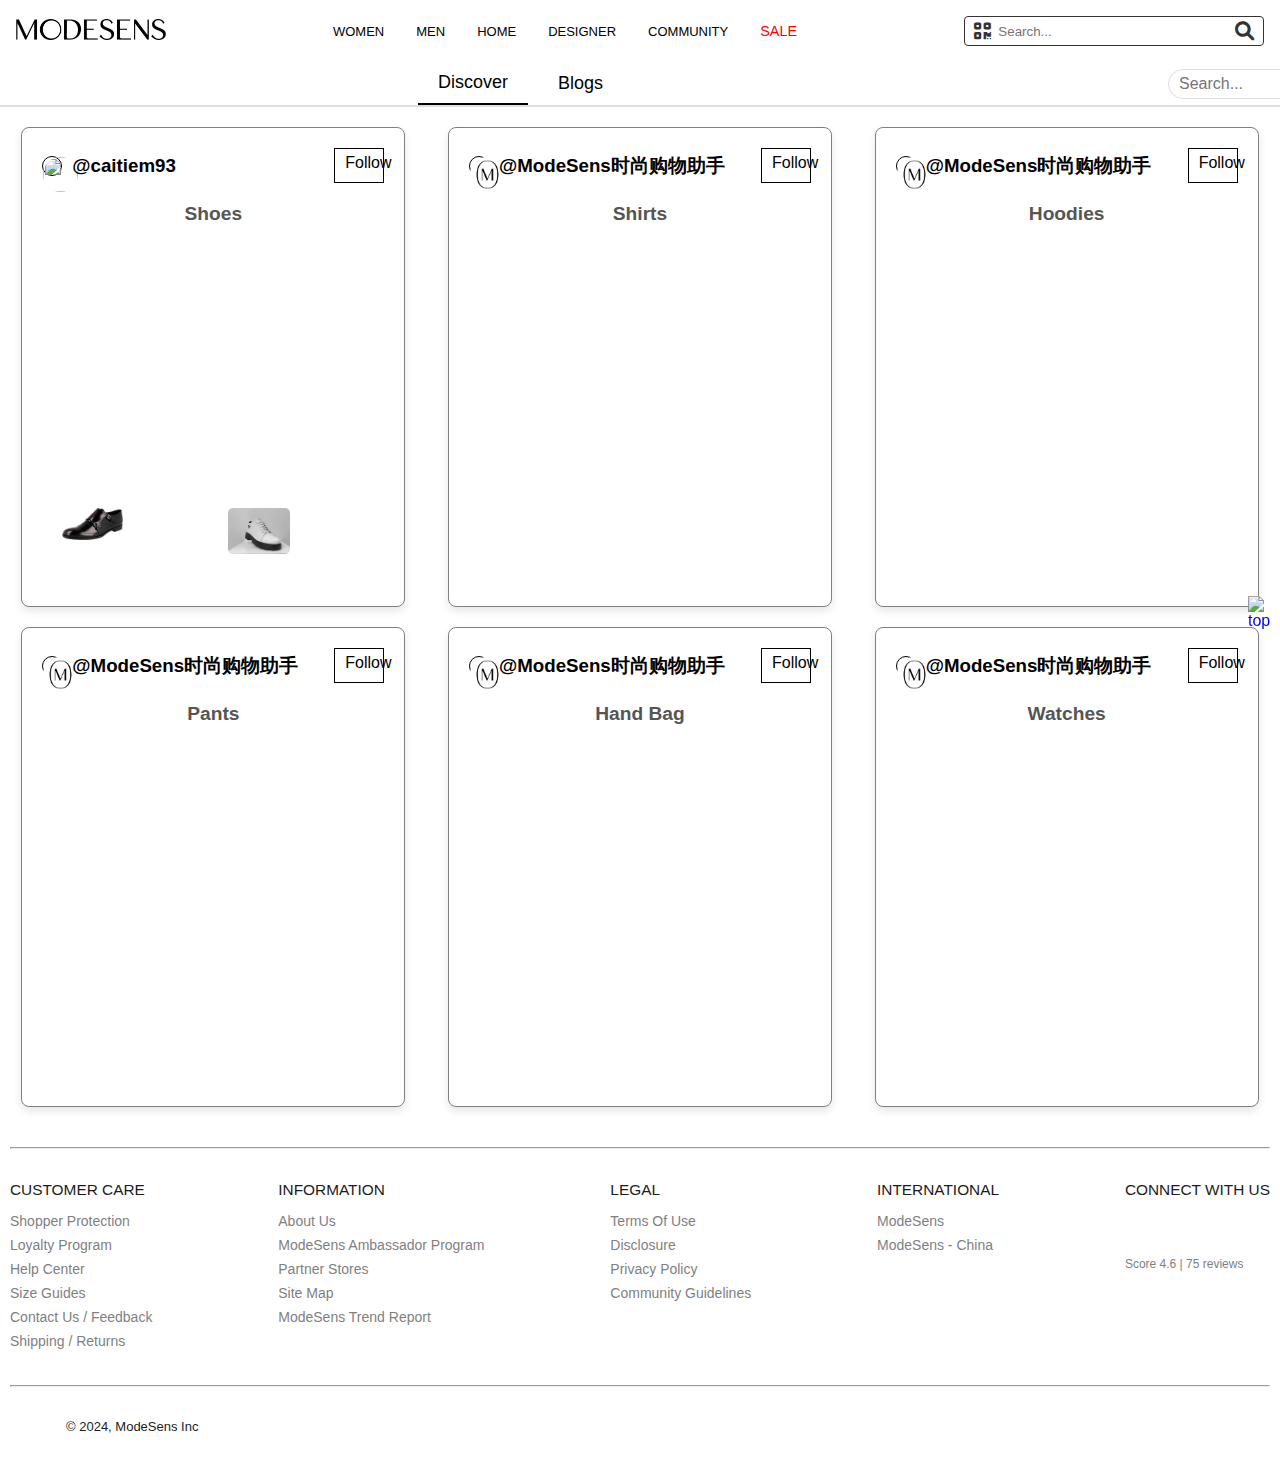
==== community.html @ 1740f2ff "Final Commit" ====
<!DOCTYPE html>
<html lang="en">

<head>
    <meta charset="UTF-8">
    <meta name="viewport" content="width=device-width, initial-scale=1.0">
    <title>Fashion News & Style Guide</title>
    <link rel="stylesheet" href="style1.css">
    <link rel="stylesheet" href="home.css">
    <link rel="stylesheet" href="nav/nav.css">
    <link rel="stylesheet" href="https://cdnjs.cloudflare.com/ajax/libs/font-awesome/6.0.0-beta3/css/all.min.css">
</head>

<body>
    <a href="community.html"><img src="/Blockchain-Beacons_009/resourse/20221013top.svg" alt="top" id="to-top"></a>
    <!-- nav -->
    <nav class="navbar">
        <div class="logo"><a href="index.html"><img src="[data-uri]" alt=""></a></div>
        <ul class="nav-links">
          <!-- Hover Dropdown for WOMEN -->
          <li class="dropdown">
            <a href="/Blockchain-Beacons_009/women.html">WOMEN</a>
            <div class="dropdown-content">
              <div class="column">
                <h4>ALL WOMEN</h4>
                <a href="#">Clothing</a>
                <a href="#">Activewear</a>
                <a href="#">Beachwear</a>
                <a href="#">Coats</a>
                <a href="#">Dresses</a>
                <a href="#">Hosiery</a>
                <a href="#">Jackets</a>
                <a href="#">Jeans</a>
                <a href="#">Jumpsuits</a>
                <a href="#">Knitwear</a>
                <a href="#">Lingerie</a>
                <a href="#">Loungewear</a>
                <a href="#">Pants</a>
                <a href="#">Skirts</a>
                <a href="#">Shorts</a>
                <a href="#">Tops</a>
              </div>
              <div class="column">
                <h4>SHOES</h4>
                <a href="#">Boots</a>
                <a href="#">Flats</a>
                <a href="#">Loafers</a>
                <a href="#">Platforms</a>
                <a href="#">Pumps</a>
                <a href="#">Sandals</a>
                <a href="#">Sneakers</a>
                <a href="#">Wedges</a>
              </div>
              <div class="column">
                <h4>BAGS</h4>
                <a href="#">Backpacks</a>
                <a href="#">Belt Bags</a>
                <a href="#">Clutches</a>
                <a href="#">Crossbody Bags</a>
                <a href="#">Handbags</a>
                <a href="#">Shoulder Bags</a>
                <a href="#">Totes</a>
              </div>
              <div class="column">
                <h4>ACCESSORIES</h4>
                <a href="#">Bag Accessories</a>
                <a href="#">Belts</a>
                <a href="#">Cases</a>
                <a href="#">Face Masks</a>
                <a href="#">Gloves</a>
                <a href="#">Hair Accessories</a>
                <a href="#">Hats</a>
                <a href="#">Jewelry</a>
                <a href="#">Keychains</a>
                <a href="#">Opticals</a>
                <a href="#">Scarves</a>
                <a href="#">Sunglasses</a>
                <a href="#">Ties</a>
                <a href="#">Watches</a>
              </div>
            </div>
          </li>
          <li class="dropdown"><a href="/Blockchain-Beacons_009/men.html">MEN</a>
            <div class="dropdown-content">
              <div class="column">
                <h4>ALL MEN</h4>
                <a href="#">Clothing</a>
                <a href="#">Activewear</a>
                <a href="#">Beachwear</a>
                <a href="#">Coats</a>
                <a href="#">Dresses</a>
                <a href="#">Hosiery</a>
                <a href="#">Jackets</a>
                <a href="#">Jeans</a>
                <a href="#">Jumpsuits</a>
                <a href="#">Knitwear</a>
                <a href="#">Lingerie</a>
                <a href="#">Loungewear</a>
                <a href="#">Pants</a>
                <a href="#">Skirts</a>
                <a href="#">Shorts</a>
                <a href="#">Tops</a>
              </div>
              <div class="column">
                <h4>SHOES</h4>
                <a href="#">Boots</a>
                <a href="#">Flats</a>
                <a href="#">Loafers</a>
                <a href="#">Platforms</a>
                <a href="#">Pumps</a>
                <a href="#">Sandals</a>
                <a href="#">Sneakers</a>
                <a href="#">Wedges</a>
              </div>
              <div class="column">
                <h4>BAGS</h4>
                <a href="#">Backpacks</a>
                <a href="#">Belt Bags</a>
                <a href="#">Clutches</a>
                <a href="#">Crossbody Bags</a>
                <a href="#">Handbags</a>
                <a href="#">Shoulder Bags</a>
                <a href="#">Totes</a>
              </div>
              <div class="column">
                <h4>ACCESSORIES</h4>
                <a href="#">Bag Accessories</a>
                <a href="#">Belts</a>
                <a href="#">Cases</a>
                <a href="#">Face Masks</a>
                <a href="#">Gloves</a>
                <a href="#">Hair Accessories</a>
                <a href="#">Hats</a>
                <a href="#">Jewelry</a>
                <a href="#">Keychains</a>
                <a href="#">Opticals</a>
                <a href="#">Scarves</a>
                <a href="#">Sunglasses</a>
                <a href="#">Ties</a>
                <a href="#">Watches</a>
              </div>
            </div></li>
    
          <li><a href="index.html">HOME</a></li>
          <li><a href="designer.html">DESIGNER</a></li>
          <li><a href="community.html">COMMUNITY</a></li>
          <li class="sale"><a href="#trending">SALE</a></li>
        </ul>
        
        <!-- Search Bar with Icons -->
        <div class="search-container-1">
          <i class="fas fa-qrcode scanner-icon" onclick="openScannerPage()"></i>
          <input type="text" class="search-bar" placeholder="Search...">
          <i class="fas fa-search search-icon"></i>
        </div>
    
        <!-- Hamburger for mobile view -->
        <div class="hamburger" onclick="toggleMenu()">&#9776;</div>
    </nav>



    <div class="container-fluid">

        <div class="tabs">
            <button class="tab-link active" onclick="openTab(event, 'discover')">Discover</button>
            <button class="tab-link" onclick="openTab(event, 'blog')">Blogs</button>
            <div class="search-container">
                <input type="text" placeholder="Search...">
            </div>
        </div>



        <!-- Discover Section -->
        <div id="discover" class="tab-content active">
            <!-- Discover section content remains the same -->
            <div class="discoverContainer">
                <div class="discoverBox">
                    <div class="discoverUpper">
                        <div class="disUpperinner">
                            <div class="profImg">
                                <img src="https://lh3.googleusercontent.com/a/ACg8ocIiB2WW1GID9o2LGYoOwVEdlmdOmdrrDaTKn0AXylXEXnE=s96-c" alt="">
                            </div>
                            <h3>@caitiem93</h3>
                        </div>
                        <div class="followbox">
                            <p>Follow</p>
                        </div>
                    </div>
                    <div class="discoverMiddle">
                        <h4>Shoes</h4>
                    </div>
                    <div class="discoverLower">
                        <div class="discoverLowerrow">
                            <div class="disIMgBox">
                                <img src="[data-uri]" alt="">
                            </div>

                            <div class="disIMgBox">
                                <img src="[data-uri]" alt="">
                            </div>

                            <div class="disIMgBox">
                                <img src="https://encrypted-tbn0.gstatic.com/images?q=tbn:ANd9GcSiZH1DiRO13XJ_3hgHgaIRVU05HC72vKrrMw&s" alt="">
                            </div>

                            <div class="disIMgBox">
                                <img src="https://encrypted-tbn0.gstatic.com/images?q=tbn:ANd9GcTs90FG9LcQDljdO4XGFjGTEp8Z5tQ5R9PHiQ&s" alt="">
                            </div>

                        </div>

                    </div>
                </div>

                <div class="discoverBox">
                    <div class="discoverUpper">
                        <div class="disUpperinner">
                            <div class="profImg">
                                <img src="[data-uri]" alt="">
                            </div>
                            <h3>@ModeSens时尚购物助手</h3>
                        </div>
                        <div class="followbox">
                            <p>Follow</p>
                        </div>
                    </div>
                    <div class="discoverMiddle">
                        <h4>Shirts</h4>
                    </div>
                    <div class="discoverLower">
                        <div class="discoverLowerrow">
                            <div class="disIMgBox">
                                <img src="https://encrypted-tbn0.gstatic.com/images?q=tbn:ANd9GcQH_Qwps0JTfb4ezhVbu4Z3z4sWcqVvlMclog&s" alt="">
                            </div>

                            <div class="disIMgBox">
                                <img src="https://encrypted-tbn0.gstatic.com/images?q=tbn:ANd9GcQAKTcTfgA3mJmIvllDt12j4iacxYNcuyqyIw&s" alt="">
                            </div>

                            <div class="disIMgBox">
                                <img src="https://encrypted-tbn0.gstatic.com/images?q=tbn:ANd9GcRRGcZifzwmwOejRKlQhb-Yy-iSYnH-rUyHgw&s" alt="">
                            </div>

                            <div class="disIMgBox">
                                <img src="https://encrypted-tbn0.gstatic.com/images?q=tbn:ANd9GcTVkXvSMrhLITfsctFvfRyMpFxFAXlVeIsdxw&s" alt="">
                            </div>

                        </div>
                    </div>
                </div>

                <div class="discoverBox">
                    <div class="discoverUpper">
                        <div class="disUpperinner">
                            <div class="profImg">
                                <img src="[data-uri]" alt="">
                            </div>
                            <h3>@ModeSens时尚购物助手</h3>
                        </div>
                        <div class="followbox">
                            <p>Follow</p>
                        </div>
                    </div>
                    <div class="discoverMiddle">
                        <h4>Hoodies</h4>
                    </div>
                    <div class="discoverLower">
                        <div class="discoverLowerrow">
                            <div class="disIMgBox">
                                <img src="https://encrypted-tbn0.gstatic.com/images?q=tbn:ANd9GcQ-JcVZyDsqw_gxwpAFK2qTltG4ziam4rtXXQ&s" alt="">
                            </div>

                            <div class="disIMgBox">
                                <img src="https://encrypted-tbn0.gstatic.com/images?q=tbn:ANd9GcQEPQSe53kfDJ-ss8B3G_b04Zt-1SDCyYjfWA&s" alt="">
                            </div>

                            <div class="disIMgBox">
                                <img src="https://encrypted-tbn0.gstatic.com/images?q=tbn:ANd9GcTQrEDWk0w3QPV9NkFaH24Kz0-iD0RyzVcKeQ&s" alt="">
                            </div>

                            <div class="disIMgBox">
                                <img src="https://encrypted-tbn0.gstatic.com/images?q=tbn:ANd9GcSTc_4zdz9c5nSxsGm0GrGa5me22ewxrif9aZgUg2NWcPYflWXrqFjlpDVaa-PD1BVI630&usqp=CAU" alt="">
                            </div>

                        </div>

                    </div>
                </div>

                <div class="discoverBox">
                    <div class="discoverUpper">
                        <div class="disUpperinner">
                            <div class="profImg">
                                <img src="[data-uri]" alt="">
                            </div>
                            <h3>@ModeSens时尚购物助手</h3>
                        </div>
                        <div class="followbox">
                            <p>Follow</p>
                        </div>
                    </div>
                    <div class="discoverMiddle">
                        <h4>Pants</h4>
                    </div>
                    <div class="discoverLower">
                        <div class="discoverLowerrow">
                            <div class="disIMgBox">
                                <img src="https://encrypted-tbn0.gstatic.com/images?q=tbn:ANd9GcRN7DGY-HOWAj9Sn8JN0RjbHZeYJKO5-_9c9Q&s" alt="">
                            </div>

                            <div class="disIMgBox">
                                <img src="https://encrypted-tbn0.gstatic.com/images?q=tbn:ANd9GcT5wCI60CYnwsZHhGLswDVRaCzRJsaUeqS8MQ&s" alt="">
                            </div>

                            <div class="disIMgBox">
                                <img src="https://encrypted-tbn0.gstatic.com/images?q=tbn:ANd9GcRYtwFMzdcg697Ft2rN9zo3nMV7QA6vN8cgMQ&s" alt="">
                            </div>

                            <div class="disIMgBox">
                                <img src="https://encrypted-tbn0.gstatic.com/images?q=tbn:ANd9GcQKAhRp9eT7JqKe6xmjw-WELietGkwFNaRtQw&s" alt="">
                            </div>

                        </div>

                    </div>
                </div>

                <div class="discoverBox">
                    <div class="discoverUpper">
                        <div class="disUpperinner">
                            <div class="profImg">
                                <img src="[data-uri]" alt="">
                            </div>
                            <h3>@ModeSens时尚购物助手</h3>
                        </div>
                        <div class="followbox">
                            <p>Follow</p>
                        </div>
                    </div>
                    <div class="discoverMiddle">
                        <h4>Hand Bag</h4>
                    </div>
                    <div class="discoverLower">
                        <div class="discoverLowerrow">
                            <div class="disIMgBox">
                                <img src="https://encrypted-tbn0.gstatic.com/images?q=tbn:ANd9GcSMcyFnbrZGbZb4px6TLQGrmY8M2acNnGhKIg&s" alt="">
                            </div>

                            <div class="disIMgBox">
                                <img src="https://encrypted-tbn0.gstatic.com/images?q=tbn:ANd9GcTJpeeEmONq2Cv7BRuSBRCQKzJA5xENnLW8fg&s" alt="">
                            </div>

                            <div class="disIMgBox">
                                <img src="https://encrypted-tbn0.gstatic.com/images?q=tbn:ANd9GcT4sqQlco_pEM5bKcklICPfP5YzmcOhv1MS_A&s" alt="">
                            </div>

                            <div class="disIMgBox">
                                <img src="https://encrypted-tbn0.gstatic.com/images?q=tbn:ANd9GcSO2Yi9MBatzgBoTTN32QXCiAAXXo8-WnzvGA&s" alt="">
                            </div>

                        </div>

                    </div>
                </div>

                <div class="discoverBox">
                    <div class="discoverUpper">
                        <div class="disUpperinner">
                            <div class="profImg">
                                <img src="[data-uri]" alt="">
                            </div>
                            <h3>@ModeSens时尚购物助手</h3>
                        </div>
                        <div class="followbox">
                            <p>Follow</p>
                        </div>
                    </div>
                    <div class="discoverMiddle">
                        <h4>Watches</h4>
                    </div>
                    <div class="discoverLower">
                        <div class="discoverLowerrow">
                            <div class="disIMgBox">
                                <img src="https://encrypted-tbn0.gstatic.com/images?q=tbn:ANd9GcTLQYFMcTdxLHqbRbFjmvmF9Hee9-Sv2ghd9A&s" alt="">
                            </div>

                            <div class="disIMgBox">
                                <img src="https://encrypted-tbn0.gstatic.com/images?q=tbn:ANd9GcQtKvQsOzeDJmdzpBLjy5ridYIfDcyScdxbiA&s" alt="">
                            </div>

                            <div class="disIMgBox">
                                <img src=https://encrypted-tbn0.gstatic.com/images?q=tbn:ANd9GcSx_J6Fdvytc8KuPahkrKAxYEvs0ZgdQ5q6cQ&s" alt="">
                            </div>

                            <div class="disIMgBox">
                                <img src="https://encrypted-tbn0.gstatic.com/images?q=tbn:ANd9GcRS90P60TK9fSoyfYvMolSvAQfEloBADyvXEQ&s" alt="">
                            </div>

                        </div>

                    </div>
                </div>
            </div>
        </div>

        <!-- Blog Section -->
        <div id="blog" class="tab-content">
            <h1 class="main-heading">Fashion News & Style Guide</h1>
            <p class="sub-heading">Discover and shop the latest trends in fashion, beauty, and culture—plus, Ambassador
                profiles to inspire your closet.</p>
            <div class="blog-grid">
                <div class="blog-article">
                    <div class="blogImage">
                        <img src="https://media.gucci.com/content/DiaryHeroArticle_Standard_1600x812/1731434412/DiaryHeroArticle_Gucci-Prospettive-N4-Nov24-001_001_Default.jpg" alt="Holiday Collection">
                    </div>
                    <div class="blog-content">
                        <h3>Gucci Prospettive 4: Ancora Londra</h3>
                        <p class="blog-meta">2024-11-16 &bull; By Gucci</p>
                        <p>The fourth volume by Creative Director Sabato De Sarno intertwines stories of fashion, art, and people, told through the eyes of the English capital</p>
                        <a href="#" class="read-more">Read More</a>
                    </div>
                </div>
                <div class="blog-article">
                    <img src="https://res.cloudinary.com/ssenseweb/image/upload/w_480,q_90,f_auto,dpr_auto/v1731420443/de4cw0sequckhvycl8ig.jpg" alt="Gucci Gift">
                    <div class="blog-content">
                        <h3>The SSENSE Guide to Chinese Clothing Brands</h3>
                        <p class="blog-meta">2024-11-15 &bull; By SSENSE</p>
                        <p>Bridging history and the future, here are 21 labels shaping a new frontier in fashion</p>
                        <a href="#" class="read-more">Read More</a>
                    </div>
                </div>
                <div class="blog-article">
                    <img src="https://blog.toryburch.com/wp-content/uploads/2024/11/960_TB_HOL24_CAMPAIGN_KIRA_DIAMOND_SHOT_2_01_0210-1.jpg" alt="Dubai Chapter">
                    <div class="blog-content">
                        <h3>Introducing Holiday 2024</h3>
                        <p class="blog-meta">2024-11-14 &bull; By toryburch</p>
                        <p>With ethereal embellishment, bright metallics and rich textures, the Holiday 2024 collection is made for a season of celebration and escape. For Tory, the starting point was "the collected spontaneous feeling of a woman's wardrobe." Silhouettes are relaxed, highlighting an eclectic palette and new experiments with fabric. Jersey is draped and knotted into dresses, while simple slip-like silhouettes feature an exquisite collage of materials and ...</p>
                        <a href="#" class="read-more">Read More</a>
                    </div>
                </div>
                <div class="blog-article">
                    <div class="blogImage">
                        <img src="https://media.gucci.com/content/DiaryHeroArticle_Standard_1600x812/1730914211/DiaryHeroArticle_Gucci-GiftGiving-Oct24-240722-GUCCI-GIFT-24-01-652-D_001_Default.jpg" alt="Holiday Collection">
                    </div>
                    <div class="blog-content">
                        <h3>Gucci Gift: To the Mountains</h3>
                        <p class="blog-meta">2024-11-13 &bull; By Gucci</p>
                        <p>Centered around the feeling of warmth created by spending time in the company of loved ones, the second chapter of the Gucci Gift campaign unfolds atop a snowy mountain with Global Brand Ambassador Jannik Sinner and Kendall Jenner.</p>
                        <a href="#" class="read-more">Read More</a>
                    </div>
                </div>
                <div class="blog-article">
                    <div class="blogImage">
                        <img src="https://media.gucci.com/content/DiaryHeroArticle_Standard_1600x812/1731076209/DiaryHeroArticle_Dubai-Art-Program-01_001_Default.jpg" alt="Holiday Collection">
                    </div>
                    <div class="blog-content">
                        <h3>A New Chapter In Dubai</h3>
                        <p class="blog-meta">2024-11-12 &bull; By Gucci</p>
                        <p>Gucci's boutique in Mall of the Emirates reopens with a newly reimagined space.</p>
                        <a href="#" class="read-more">Read More</a>
                    </div>
                </div>
                <div class="blog-article">
                    <div class="blogImage">
                        <img src="https://res.cloudinary.com/ssenseweb/image/upload/w_480,q_90,f_auto,dpr_auto/v1730841742/vdxkim2kqcepfaawrhxv.jpg" alt="Holiday Collection">
                    </div>
                    <div class="blog-content">
                        <h3>From Addison Rae to Chloe Sevigny: Everyone's Hooked on Getty Images Fan Club</h3>
                        <p class="blog-meta">2024-11-09 &bull; By SSENSE</p>
                        <p>Saul Pereira's IG account unearths rare, forgotten moments in pop culture-and the industry can't get enough.</p>
                        <a href="#" class="read-more">Read More</a>
                    </div>
                </div>
            </div>
        </div>
    </div>

    <!-- Footer (Empty as per instruction) -->
    <footer>
        <hr>
        <div id="container">
            <div>
                <p class="head-footer">CUSTOMER CARE</p>
                <p class="lists">Shopper Protection</p>
                <p class="lists">Loyalty Program</p>
                <p class="lists">Help Center</p>
                <p class="lists">Size Guides</p>
                <p class="lists">Contact Us / Feedback</p>
                <p class="lists">Shipping / Returns</p>
            </div>
            <div>
                <p class="head-footer">INFORMATION</p>
                <p class="lists">About Us</p>
                <p class="lists">ModeSens Ambassador Program</p>
                <p class="lists">Partner Stores</p>
                <p class="lists">Site Map</p>
                <p class="lists">ModeSens Trend Report</p>
            </div>
            <div>
                <p class="head-footer">LEGAL</p>
                <p class="lists">Terms Of Use</p>
                <p class="lists">Disclosure</p>
                <p class="lists">Privacy Policy</p>
                <p class="lists">Community Guidelines</p>
            </div>
            <div>
                <p class="head-footer">INTERNATIONAL</p>
                <p class="lists">ModeSens</p>
                <p class="lists">ModeSens - China</p>
            </div>
            <div>
                <p class="head-footer">CONNECT WITH US</p>
                <img src="/Blockchain-Beacons_009/resourse/20220815download_ios.svg" alt="">
                <img src="/Blockchain-Beacons_009/resourse/20220815download_android.svg" alt="">
                <img src="/Blockchain-Beacons_009/resourse/20220815down_chromestrore.svg" alt="">
                <img src="/Blockchain-Beacons_009/resourse/20240229_trustpilot.svg" alt="" style="display: block; margin-top: 20px;">
                <p style="font-size: 12px; margin-top: 10px; color: #7F7F7F;">Score 4.6 | 75 reviews</p>
            </div>
        </div>
        <hr>
        <div id="container2">
            <div>
                <img src="/Blockchain-Beacons_009/resourse/20180905footer_logo.svg" alt="">
                <p>© 2024, ModeSens Inc</p>
            </div>
            <div id="logos">
                <img src="/Blockchain-Beacons_009/resourse/20220726Facebook.svg" alt="">
                <img src="/Blockchain-Beacons_009/resourse/20220726Ins.svg" alt="">
                <img src="/Blockchain-Beacons_009/resourse/20220726Pinterest.svg" alt="">
                <img src="/Blockchain-Beacons_009/resourse/20220726Twitter.svg" alt="">
                <img src="/Blockchain-Beacons_009/resourse/20220726Wechat.svg" alt="">
                <img src="/Blockchain-Beacons_009/resourse/20220726Weibo.svg" alt="">
                <img src="/Blockchain-Beacons_009/resourse/20220811Xiaohongshu.svg" alt="">
                <img src="/Blockchain-Beacons_009/resourse/20230427Youtube.png" alt="">
                <img src="/Blockchain-Beacons_009/resourse/20230711threads.svg" alt="">
                <img src="/Blockchain-Beacons_009/resourse/20240119linkedin3.svg" alt="">
                <img src="/Blockchain-Beacons_009/resourse/20240119tiktok2.svg" alt="">
            </div>
        </div>
    </footer>

    <script src="script1.js"></script>
</body>

</html>
---- style1.css ----
/* Base Styles */
body {
    font-family: Arial, sans-serif;
    margin: 0;
    padding: 0;
}

.container {
    width: 90%;
    max-width: 1200px;
    margin: 0 auto;
    padding-top: 20px;
}

/* Header Titles */
.main-heading {
    text-align: center;
    font-size: 2em;
    margin: 20px 0 5px;
}

.sub-heading {
    text-align: center;
    font-size: 1em;
    color: #666;
    margin-bottom: 30px;
}

/* Tabs */
.tabs {
    display: flex;
    justify-content: center;
    border-bottom: 2px solid #ddd;
    gap: 10px;
}

.tab-link {
    padding: 10px 20px;
    cursor: pointer;
    border: none;
    background-color: transparent;
    font-size: 18px;
    transition: color 0.3s, border-bottom 0.3s;
}

.tab-link.active {
    border-bottom: 2px solid black;
    color: black;
}

.tab-content {
    display: none;
    padding: 20px 0;
}

.tab-content.active {
    display: block;
}

.search-container {
    display: flex;
    align-items: center;
    position: relative;
    right: -535px !important;
}

.search-container input[type="text"] {
    padding: 5px 10px;
    font-size: 16px;
    border: 1px solid #ddd;
    border-radius: 20px;
    outline: none;
    transition: border-color 0.3s;
}

.search-container input[type="text"]:focus {
    border-color: black;
}

/* Blog Grid */
.blog-grid {
    display: flex;
    flex-wrap: wrap;
    justify-content: space-evenly;
}

.blogImage {
    padding: 10px;
    background-color: #f9f9f9;
}

.blog-article {
    width: 480px;
    border: 1px solid #ddd;
    box-shadow: 0 4px 8px rgba(0, 0, 0, 0.1);
    transition: transform 0.3s;
    margin-bottom: 20px;
}

.blog-article img {
    width: 100%;
    height: auto;
}

.blog-content {
    padding: 15px;
}

.blog-content h3 {
    font-size: 1.2em;
    margin: 10px 0;
}

.blog-meta {
    font-size: 0.9em;
    color: #888;
    margin-bottom: 10px;
}

.blog-content p {
    font-size: 0.9em;
    color: #555;
    margin-bottom: 15px;
}

.read-more {
    color: black;
    text-decoration: none;
    font-weight: bold;
    float: right;
    margin-bottom: 13px;
}

.read-more:hover {
    text-decoration: underline;
}

.followbox {
    width: 50px;
    height: 35px;
    padding: 5px 10px;
    border: 1px solid black;
}

.followbox:hover {
    background-color: black;
    color: white;
}

/* Discover Box */
.discoverBox {
    width: 30%;
    border: 1px solid gray;
    height: 480px;
    margin-bottom: 20px;
    border-radius: 8px;
    box-shadow: 0 4px 8px rgba(0, 0, 0, 0.1);
    overflow: hidden;
    display: flex;
    flex-direction: column;
    padding: 10px;
    background-color: #fff;
}

.discoverBox .discoverUpper {
    display: flex;
    justify-content: space-between;
    padding: 10px;
}

.discoverBox .discoverUpper h4 {
    font-size: 1.1em;
    font-weight: bold;
    color: #333;
}

.discoverBox .discoverUpper img {
    width: 35px;
    height: 35px;
    border-radius: 50%;
}

.discoverBox .discoverMiddle {
    flex: 1;
    padding: 10px;
    text-align: center;
}

.discoverBox .discoverMiddle h4 {
    font-size: 1.2em;
    color: #555;
    margin-bottom: 10px;
}

.discoverBox .discoverLowerrow {
    display: flex;
    justify-content: space-evenly;
    gap: 10px;
    flex-wrap: wrap;
    padding: 10px;
}

.discoverBox .discoverLowerrow img {
    width: 45%;
    border-radius: 5px;
    object-fit: cover;
    transition: transform 0.3s;
}

.discoverBox .discoverLowerrow img:hover {
    transform: scale(1.05);
}

/* Responsive Styles for Discover Box */
@media screen and (max-width: 1200px) {
    .discoverBox {
        width: 45%;
    }
}

@media screen and (max-width: 1024px) {
    .discoverBox {
        width: 60%;
        margin: 20px auto;
    }

    .discoverBox .discoverUpper {
        flex-direction: column;
        align-items: center;
        text-align: center;
    }

    .discoverBox .discoverUpper h4 {
        margin-bottom: 10px;
    }

    .discoverBox .discoverMiddle {
        padding: 15px;
    }

    .discoverBox .discoverLowerrow {
        flex-direction: column;
        align-items: center;
    }

    .discoverBox .discoverLowerrow img {
        width: 80%;
    }
}

@media screen and (max-width: 768px) {
    .discoverBox {
        width: 90%;
        margin: 10px auto;
    }

    .discoverBox .discoverUpper {
        flex-direction: column;
        align-items: center;
    }

    .discoverBox .discoverUpper h4 {
        font-size: 1em;
        margin-bottom: 5px;
    }

    .discoverBox .discoverMiddle {
        padding: 10px;
    }

    .discoverBox .discoverLowerrow img {
        width: 90%;
        margin-bottom: 10px;
    }
}

@media screen and (max-width: 480px) {
    .discoverBox {
        width: 100%;
        margin: 10px 0;
    }

    .discoverBox .discoverUpper {
        flex-direction: column;
        align-items: center;
    }

    .discoverBox .discoverUpper h4 {
        font-size: 1em;
    }

    .discoverBox .discoverMiddle {
        padding: 10px;
    }

    .discoverBox .discoverLowerrow img {
        width: 100%;
        margin-bottom: 15px;
    }
}

/* General Responsiveness */
@media screen and (max-width: 768px) {
    .tabs {
        flex-direction: column;
        gap: 5px;
    }

    .blog-grid {
        flex-direction: column;
        align-items: center;
    }

    .discoverBox {
        width: 80%;
        margin: 10px auto;
    }

    .search-container {
        right: 0;
    }

    .disIMgBox {
        width: 100%;
    }

    .followbox {
        width: 60px;
        height: 40px;
    }
}

/* Flexbox Layout Adjustments */
.discoverContainer {
    display: flex;
    justify-content: space-around;
    flex-wrap: wrap;
}

.discoverUpper {
    display: flex;
    justify-content: space-between;
    padding: 10px;
}

.discoverMiddle h4 {
    text-align: center;
}

.discoverLowerrow {
    display: flex;
    justify-content: space-evenly;
    flex-wrap: wrap;
}

.discoverLowerrow img {
    width: 60%;
}

.profImg {
    border: 1px solid;
    border-radius: 50%;
    width: 20px;
    height: 20px;
    margin-right: 10px;
}

.profImg img {
    width: 100%;
}

.disUpperinner {
    display: flex;
    align-items: center;
    justify-content: space-evenly;
}

.disIMgBox {
    width: 40%;
}

.disIMgBox:hover {
    transform: scale(1.1);
    transition: 1s;
}
---- home.css ----
@import url('https://fonts.googleapis.com/css2?family=Poppins:ital,wght@0,100;0,200;0,300;0,400;0,500;0,600;0,700;0,800;0,900;1,100;1,200;1,300;1,400;1,500;1,600;1,700;1,800;1,900&family=Roboto:ital,wght@0,100;0,300;0,400;0,500;0,700;0,900;1,100;1,300;1,400;1,500;1,700;1,900&display=swap');

* {
    margin: 0;
    padding: 0;
    box-sizing: border-box;
    font-family: Arial, Helvetica, sans-serif;
}

html {
    scroll-behavior: smooth;
}

body {
    position: relative;
}

main {
    padding: 0 10%;
}


/* hero  */
#hero {
    background-color: #fdf9ed;
    padding: 4.5em 4em;
    width: 100%;
    height: 510px;
    background: #fdf9ed;
    background-image: url(resourse/20240808Rectangle.svg);
    background-repeat: no-repeat;
    background-position: 100%;
    margin-bottom: 2.8rem;
}

#hero-text {
    display: flex;
    justify-content: space-between;
    align-items: center;
}

#hero-text img {
    width: 19em;
}

#hero-text h1 {
    color: #1c1c1c;
    font-size: 4rem;
    font-weight: 600;
    line-height: 1.2em;
}

#hero-text p {
    color: #1c1c1c;
    font-size: 26px;
    font-weight: 300;
    margin-top: 10px;
    font-family: "Roboto", serif;
}

#hero-text span {
    color: #a13920;
}

#hero #search {
    display: flex;
    align-items: center;
    width: 100%;
    margin-top: 10px;
    position: relative;
}

#hero #search input {
    flex: 1;
    padding: 14px 40px;
    cursor: pointer;
}

#hero #search button {
    margin-left: 18px;
    background-color: #1b1d18;
    color: #ffffff;
    padding: 14px 20px;
    outline: none;
    border: none;
    flex-shrink: 0;
    cursor: pointer;
}

#hero #search #search-icon {
    position: absolute;
    left: 15px;
    width: 1.3em;
}

#hero #search #photo-icon {
    position: absolute;
    right: 125px;
    width: 2em;
}


/* image slider 1 */
.slider {
    background-color: #f8f7f5;
    display: flex;
    align-items: center;
    justify-content: space-between;
    gap: 10px;
}

.slider h2 {
    font-weight: lighter;
    font-size: 2.1rem;
    line-height: 42px;
    margin-bottom: 14px;
}

.slider p {
    font-size: 14px;
    font-weight: 400;
    color: #1c1c1c;
    margin-bottom: 18px;
    line-height: 24px;
}

.slider a {
    color: #C00000;
    font-size: 14px;
}

.slider span {
    color: #C00000;
}

.slider {
    position: relative;
    width: 100%;
    padding: 3em;
    overflow: hidden;
}

.slider img {
    width: 55%;
    transition: opacity 0.5s ease;
}

.slider button {
    position: absolute;
    top: 50%;
    transform: translateY(-50%);
    background-color: rgba(0, 0, 0, 0.5);
    color: white;
    border: none;
    padding: 10px;
    cursor: pointer;
}

#prev { left: 0; }
#next { right: 0; }


/* about */
#about {
    text-align: center;
    margin: 5em 0;
}

#about > h2 {
    color: #1c1c1c;
    font-size: 30px;
    font-weight: 400;
    margin-bottom: 1.4em;
}

#about #service {
    display: flex;
    align-items: center;
    justify-content: center;
    padding: 0 2em;
    gap: 3em;
}

#about #service > div {
    width: 100%;
}

#about #service h3 {
    font-size: 1.4rem;
    color: #1c1c1c;
    font-weight: 400;
    margin-bottom: 10px;
}

#about #service p {
    font-size: 14px;
    color: #555;
    line-height: 20px;
}

#about button {
    color: #333;
    background-color: #ffffff;
    border: 1px solid #8e8e8e;
    font-size: 14px;
    margin: 21px 0 0;
    padding: 12px 15px;
    transition: all ease .3s;
    cursor: pointer;
}

#about button:hover {
    background-color: #1c1c1c;
    color: #fff;
}


/* reward */
#reward {
    text-align: center;
    margin-bottom: 5em;
}

#reward > h2 {
    color: #1c1c1c;
    font-size: 30px;
    font-weight: 400;
    margin-bottom: 1.2em;
}

#reward #container-1, #container-2 {
    display: flex;
    align-items: center;
    justify-content: space-around;
}

#reward #container-1, #container-2 > div {
    width: 100%;
}

#reward #container-1 {
    margin-bottom: 30px;
}

#reward #container-1 div {
    
    max-width: 280px;
}

#reward #container-1 h3 {
    font-size: 20px;
    font-weight: 400;
    margin-bottom: 10px;
}

#reward #container-1 p {
    color: #1c1c1c;
    font-size: 14px;
    line-height: 21px;
}

#reward #container-2 div img + p{
    font-size: 14px;
    margin-bottom: 10px;
}

#reward #container-2 div img + p + p {
    font-size: 13px;
    color: #1c1c1c;
}

#reward button {
    color: #fff;
    background-color: #C00000;
    padding: 12px 15px;
    border: none;
    font-size: 14px;
    font-weight: 500;
    margin: 21px 0 0;
}


/* review */
.slider {
    position: relative;
    width: 100%;
    overflow: hidden;
    margin: auto;
}

#card-container {
    display: flex;
    transition: transform 0.5s ease-in-out;
    width: 300%; /* 3 cards visible in total */
}

.card {
    width: 100%;
    flex-shrink: 0;
    padding: 20px;
    text-align: center;
}

.slider button {
    position: absolute;
    top: 50%;
    transform: translateY(-50%);
    background: rgba(0, 0, 0, 0.5);
    color: white;
    border: none;
    padding: 10px;
    cursor: pointer;
}

#prev { left: 0; }
#next { right: 0; }

#review .slider img {
    width: 16px;
}

#review {
    text-align: center;
}

#review > h2 {
    color: #1c1c1c;
    font-size: 30px;
    font-weight: 400;
    margin-bottom: 1.2em;
}

#review .card h3 {
    color: #1c1c1c;
    font-size: 16px;
    font-weight: 400;
    margin-bottom: 20px;
}

#review .card p {
    color: #555;
    font-size: 12px;
}

#review > button {
    color: #fff;
    background-color: #C00000;
    padding: 12px 15px;
    border: none;
    font-size: 14px;
    font-weight: 500;
    margin: 21px 0 0;
}


/* recomended */
#recomend {
    text-align: center;
    margin-top: 4em;
    margin-bottom: 2em;
}

#recomend h2 {
    color: #1c1c1c;
    font-size: 30px;
    font-weight: 400;
}

#recomend .slider {
    background-color: #fff;
    position: relative;
    width: 100%;
    overflow: hidden;
}

#recomend .slider img {
    width: 100%;
    transition: opacity 0.5s ease;
}

#recomend .slider button {
    position: absolute;
    top: 50%;
    transform: translateY(-50%);
    background-color: rgba(0, 0, 0, 0.5);
    color: white;
    border: none;
    padding: 10px;
    cursor: pointer;
}

#prev { left: 0; }
#next { right: 0; }

#recomend #container {
    display: flex;
    align-items: center;
    justify-content: space-between;
}

#recomend #container h3 {
    font-size: 20px;
    font-weight: 400;
    color: #1c1c1c;
    margin: 12px 0;
}

#recomend #container p {
    font-size: 14px;
    color: #1c1c1c;
}

#recomend #container button {
    color: #333;
    background-color: #ffffff;
    border: 1px solid #8e8e8e;
    font-size: 14px;
    margin: 21px 0 0;
    padding: 12px 15px;
    transition: all ease .3s;
    cursor: pointer;
}

#recomend #container button:hover {
    background-color: #1c1c1c;
    color: #fff;
}



/* trending */
#trending {
    text-align: center;
    margin-bottom: 6em;
}

#trending h2 {
    color: #1c1c1c;
    font-size: 30px;
    font-weight: 400;
    margin-top: 3em;
    margin-bottom: 1em;
}

#trending #container {
    display: flex;
    align-items: center;
    justify-content: space-between;
    gap: 14px;
}

#trending #container > div {
    width: 100%;
    border: 1px solid #e8e8e8;
    padding: 10px;
}

#trending button {
    color: #333;
    background-color: #ffffff;
    border: 1px solid #8e8e8e;
    font-size: 14px;
    margin: 21px 0 0;
    padding: 12px 15px;
    transition: all ease .3s;
    cursor: pointer;
}

#trending button:hover {
    background-color: #1c1c1c;
    color: #fff;
}

#trending #container h3 {
    font-size: 14px;
    font-weight: 500;
    color: #1c1c1c;
    margin-bottom: 10px;
    margin-top: 10px;
}

#trending #container h3 + p {
    color: #555555;
    font-size: 12.4px;
    line-height: 18px;
}

#trending #container h3 + p + p {
    font-size: 14px;
    color: #1c1c1c;
    margin: 20px 0;
}

#trending #container div a {
    color: #1c1c1c;
    margin-bottom: 10px;
}

#trending #container img {
    width: 80%;
    height: 200px;
}

/* to top nav */
#to-top {
    position: fixed;
    right: 0;
    bottom: 30%;
}

#to-top {
    width: 32px;
}

#to-top:hover {
    border-bottom: 1px solid #000;
}


/* Footer */
hr {
    margin: 0 0 2em;
}

footer {
    padding: 0 10px;
}

footer #container {
    display: flex;
    align-items: start;
    justify-content: space-between;
    margin-bottom: 2em;
}

footer .head-footer {
    font-size: 15.4px;
    color: #1c1c1c;
    margin-bottom: 10px;
}

footer .lists {
    font-size: 14px;
    color: #7F7F7F;
    line-height: 24px;
}

footer img {
    margin: 0 8px;
}

footer #container2 img {
    width: 40px;
}

footer #container2 {
    display: flex;
    align-items: center;
    justify-content: space-between;
    margin-bottom: 2em;
}

footer #container2 div {
    display: flex;
    align-items: center;
}

footer #container2 p {
    font-size: 13px;
    color: #1c1c1c;
}

footer #container2 #logos img{
    width: 30px;
}
---- nav/nav.css ----
/* Global Reset */
* {
    margin: 0;
    padding: 0;
    box-sizing: border-box;
}

/* Body Styles */
body {
    font-family: Arial, sans-serif;
}

/* Navbar Styles */
.navbar {
    display: flex;
    justify-content: space-between;
    align-items: center;
    padding: 1em;
    position: sticky;
    top: 0;
    background-color: #fff;
    z-index: 10000;
}

.logo img {
    width: 150px;
}

.nav-links {
    list-style: none;
    display: flex;
}

.nav-links li {
    margin: 0 1em;
    position: relative;
}

.nav-links a {
    color: black;
    text-decoration: none;
    font-size: 1em;
    transition: color 0.3s ease;
}

.nav-links a:hover {
    padding-bottom: 5px;
    border-bottom: 1px solid #C00000;
}

.nav-links li.sale a {
    color: red;
    font-size: 0.9em; /* Slightly smaller font for SALE */
}

/* Dropdown Menu Styles */
.dropdown {
    position: relative;
}

.dropdown-content {
    display: none; /* Initially hidden */
    position: absolute;
    background-color: #f9f9f9;
    min-width: 800px; /* Adjust width for all columns */
    z-index: 1;
    border: 1px solid #ddd;
    box-shadow: 0px 8px 16px rgba(0, 0, 0, 0.2);
    padding: 20px;
    top: 100%;
    left: 0;
    gap: 20px; /* Space between columns */
}

/* Show the dropdown content when hovering over the parent (WOMEN) */
.dropdown:hover .dropdown-content {
    display: flex; /* Make it visible on hover */
}

.nav-links > li > a {
    font-size: 13px;
}

/* Columns inside dropdown */
.column {
    display: flex;
    flex-direction: column;
    gap: 10px;
}

.column h4 {
    font-size: 1.1em;
    margin-bottom: 10px;
}

.column a {
    color: black;
    text-decoration: none;
    font-size: 0.9em;
}

.column a:hover {
    color: #007BFF; /* Hover color for links */
}

/* Search Bar with Icons */
.search-container-1 {
    position: relative;
    max-width: 300px;
    width: 100%;
}

.search-bar {
    padding: 0.5em;
    width: 100%;
    border: 1px solid #333;
    border-radius: 4px;
    padding-left: 2.5em; /* Space for scanner icon */
    outline: none;
}

.search-bar:focus {
    border-color: #007BFF;
}

.scanner-icon, .search-icon {
    position: absolute;
    top: 50%;
    transform: translateY(-50%);
    color: #333;
    font-size: 1.2em;
    cursor: pointer;
}

.scanner-icon {
    left: 10px;
}

.search-icon {
    right: 10px;
}

/* Hamburger for mobile */
.hamburger {
    display: none;
    font-size: 1.5em;
    cursor: pointer;
}

/* Mobile Styles */
@media (max-width: 768px) {
    .nav-links {
        display: none;
        flex-direction: column;
        width: 100%;
    }

    .nav-links.active {
        display: flex;
    }

    .dropdown-content {
        flex-direction: column; /* Stack content vertically */
    }

    .hamburger {
        display: block;
    }
}
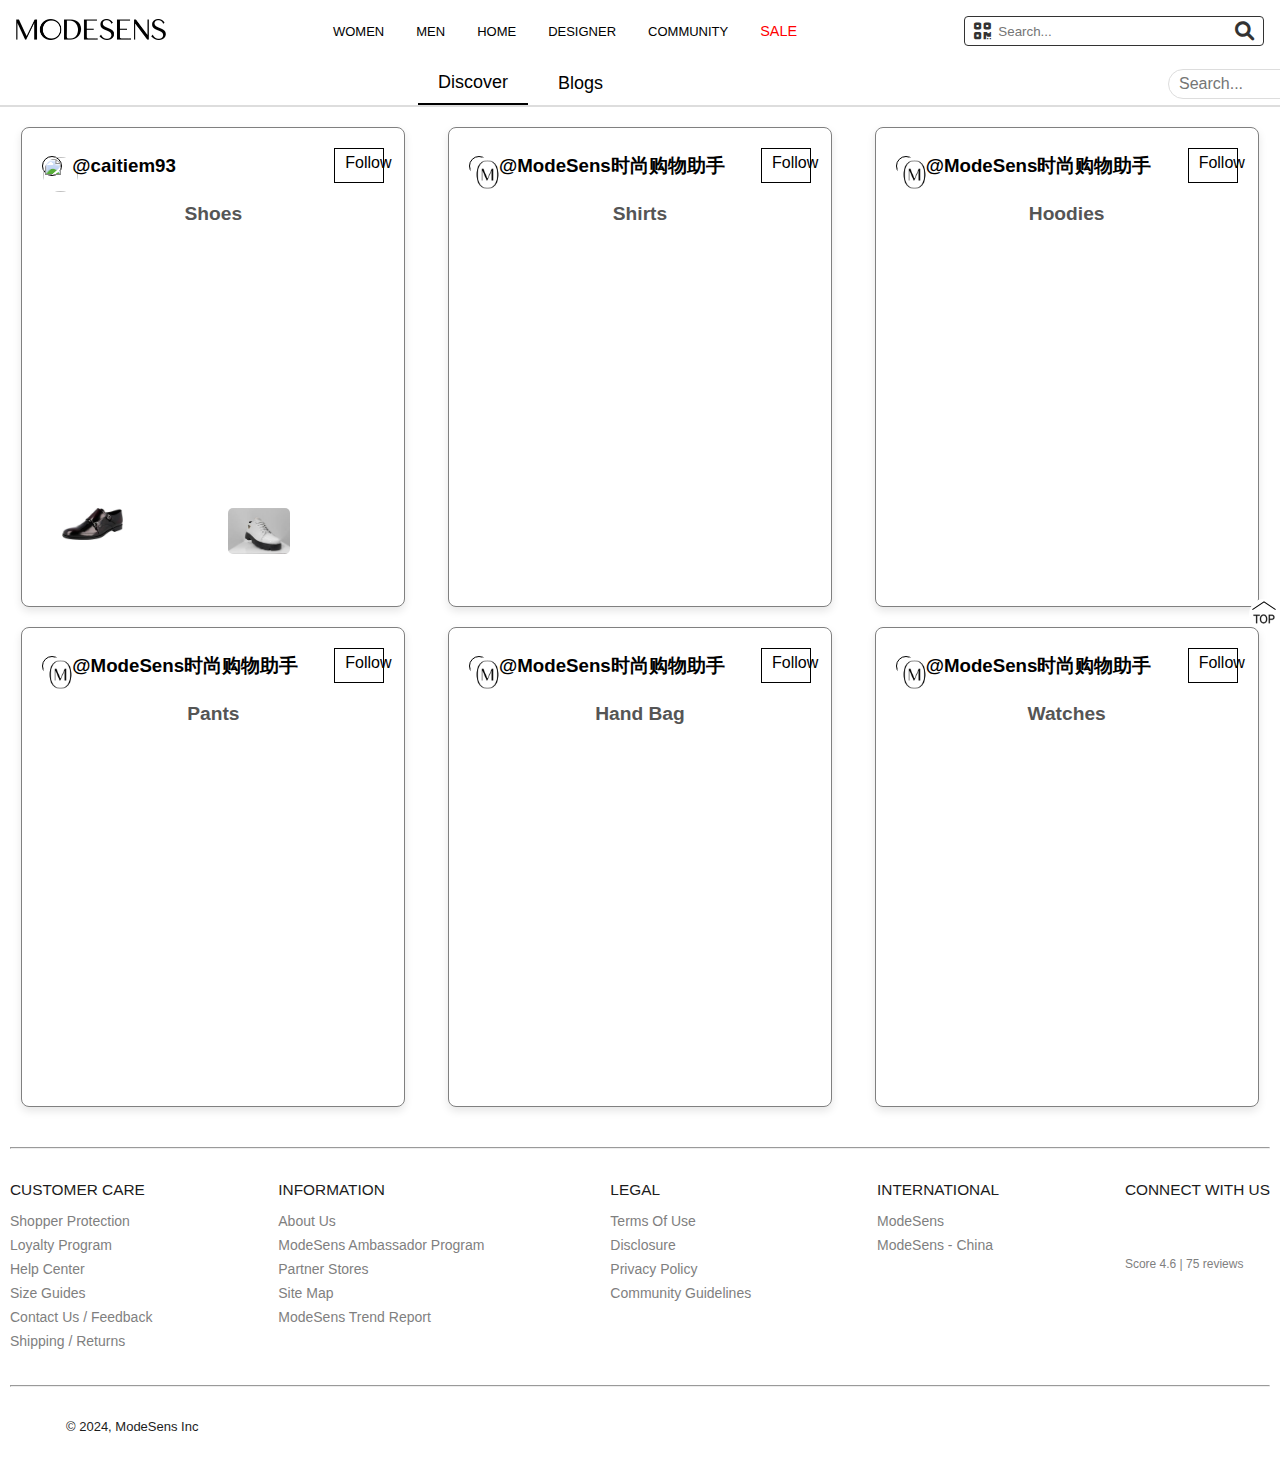
==== commit dc6bb03f: "Fixed Bugs" ====
--- a/community.html
+++ b/community.html
@@ -12,14 +12,14 @@
 </head>
 
 <body>
-    <a href="community.html"><img src="/Blockchain-Beacons_009/resourse/20221013top.svg" alt="top" id="to-top"></a>
+    <a href="community.html"><img src="resourse/20221013top.svg" alt="top" id="to-top"></a>
     <!-- nav -->
     <nav class="navbar">
         <div class="logo"><a href="index.html"><img src="[data-uri]" alt=""></a></div>
         <ul class="nav-links">
           <!-- Hover Dropdown for WOMEN -->
           <li class="dropdown">
-            <a href="/Blockchain-Beacons_009/women.html">WOMEN</a>
+            <a href="women.html">WOMEN</a>
             <div class="dropdown-content">
               <div class="column">
                 <h4>ALL WOMEN</h4>
@@ -80,7 +80,7 @@
               </div>
             </div>
           </li>
-          <li class="dropdown"><a href="/Blockchain-Beacons_009/men.html">MEN</a>
+          <li class="dropdown"><a href="men.html">MEN</a>
             <div class="dropdown-content">
               <div class="column">
                 <h4>ALL MEN</h4>
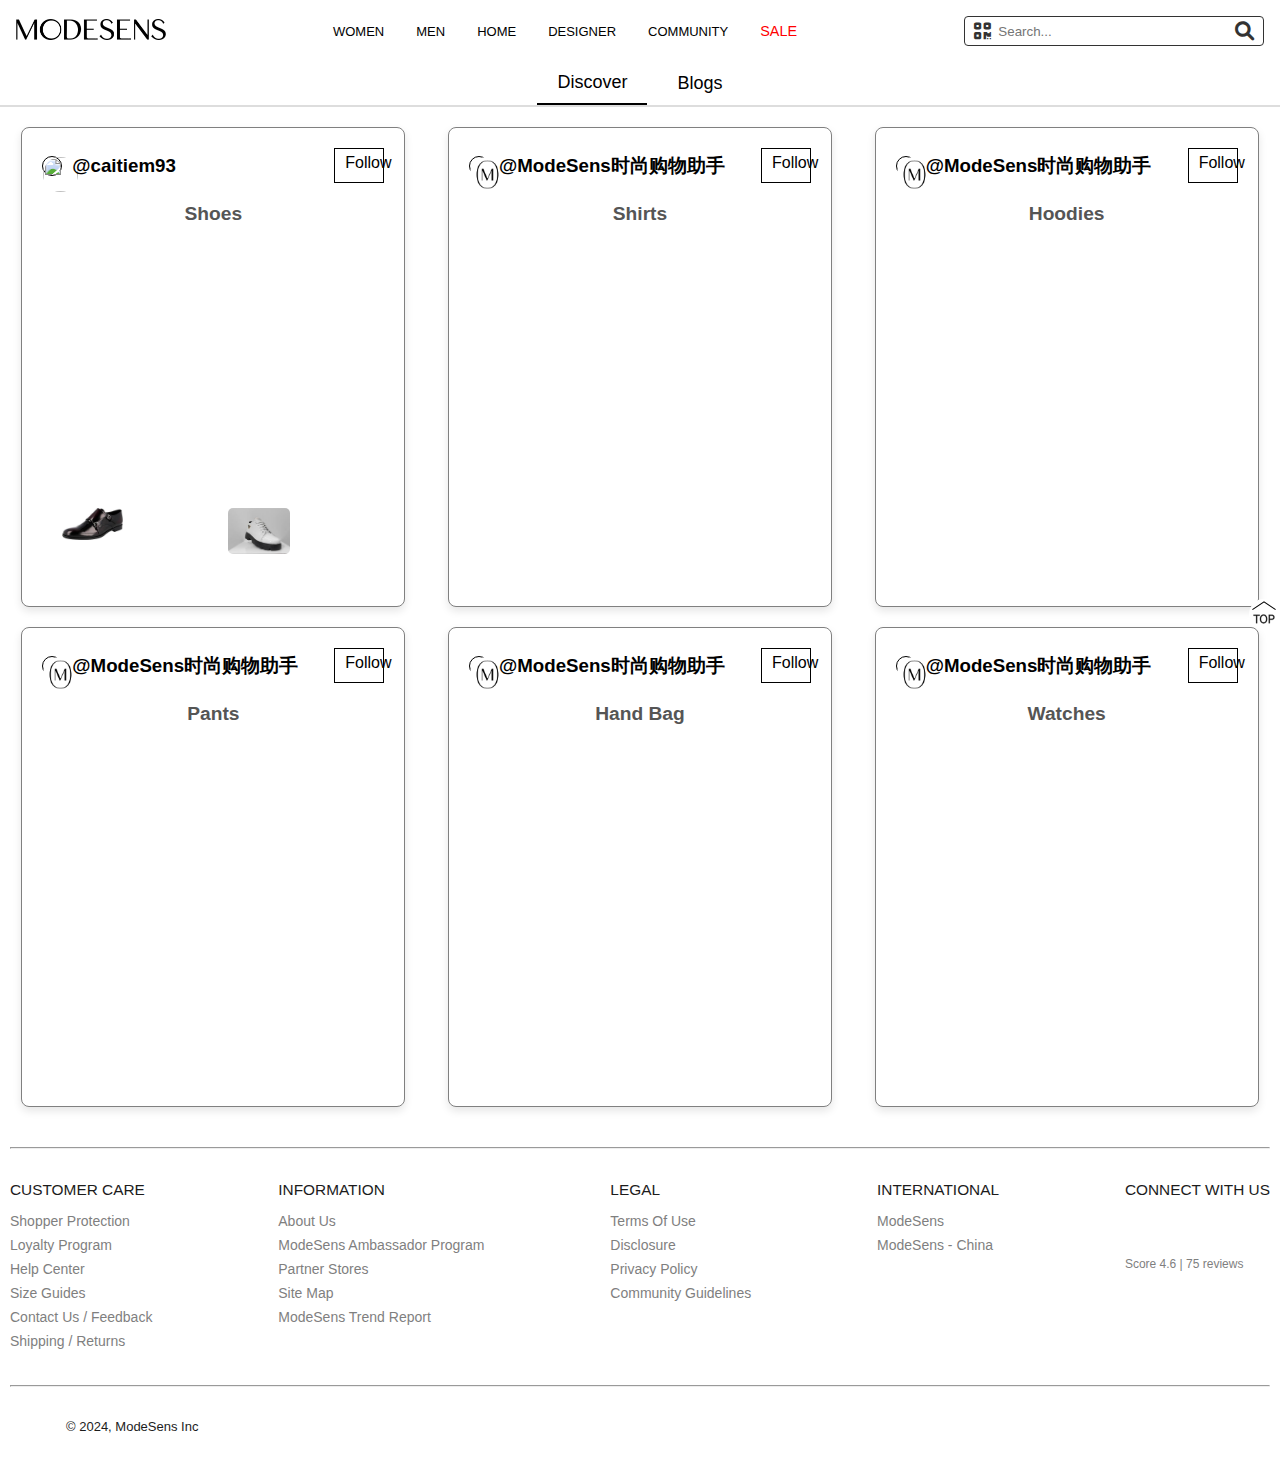
==== commit ed8b513e: "Add responsiveness" ====
--- a/community.html
+++ b/community.html
@@ -165,9 +165,6 @@
         <div class="tabs">
             <button class="tab-link active" onclick="openTab(event, 'discover')">Discover</button>
             <button class="tab-link" onclick="openTab(event, 'blog')">Blogs</button>
-            <div class="search-container">
-                <input type="text" placeholder="Search...">
-            </div>
         </div>
 
 
--- a/style1.css
+++ b/style1.css
@@ -383,3 +383,5 @@
     transform: scale(1.1);
     transition: 1s;
 }
+
+
--- a/home.css
+++ b/home.css
@@ -572,4 +572,99 @@
 
 footer #container2 #logos img{
     width: 30px;
-}+}
+
+
+/* media queires */
+@media screen and (max-width: 1300px) {
+    #recomend #container {
+        display: block;
+    }
+}
+
+@media screen and (max-width: 1000px) {
+    #hero-text {
+        display: block;
+    }
+    #hero {
+        margin-bottom: 15em;
+    }
+}
+ 
+@media screen and (max-width: 930px) {
+    #hero-text img {
+        display: none;
+    }
+    #hero {
+        margin-bottom: 2em;
+    }
+    #hero-text h1 {
+        font-size: 3em;
+    }
+}
+
+@media screen and (max-width: 430px) {
+    #hero #search {
+        display: none;
+    }
+    #about #service {
+        display: block;
+    }
+    #trending #container {
+        display: block;
+    }
+}
+
+@media screen and (max-width: 800px) {
+    #trending #container {
+        display: grid;
+        grid-template-columns: repeat(2, 1fr);
+    }
+}
+
+@media screen and (max-width: 640px) {
+    footer #container {
+        display: block;
+    }
+    footer #container2 #logos {
+        display: block;
+    }
+}
+
+@media screen and (max-width: 460px) {
+    #recomend #container img {
+        width: 300px;
+    }
+    #hero h1 {
+        font-size: 2.4em;
+    }
+    #hero-text p {
+        font-size: 22px;
+    }
+}
+
+@media screen and (max-width: 590px) {
+    #hero #search {
+        display: none;
+    }
+}
+
+
+@media screen and (max-width: 600px) {
+    #reward #container-1, #container-2 {
+        display: block;
+    }
+}
+
+@media screen and (max-width: 430px) {
+    #hero #search {
+        display: none;
+    }
+    #about #service {
+        display: block;
+    }
+    #trending #container {
+        display: block;
+    }
+}
+
